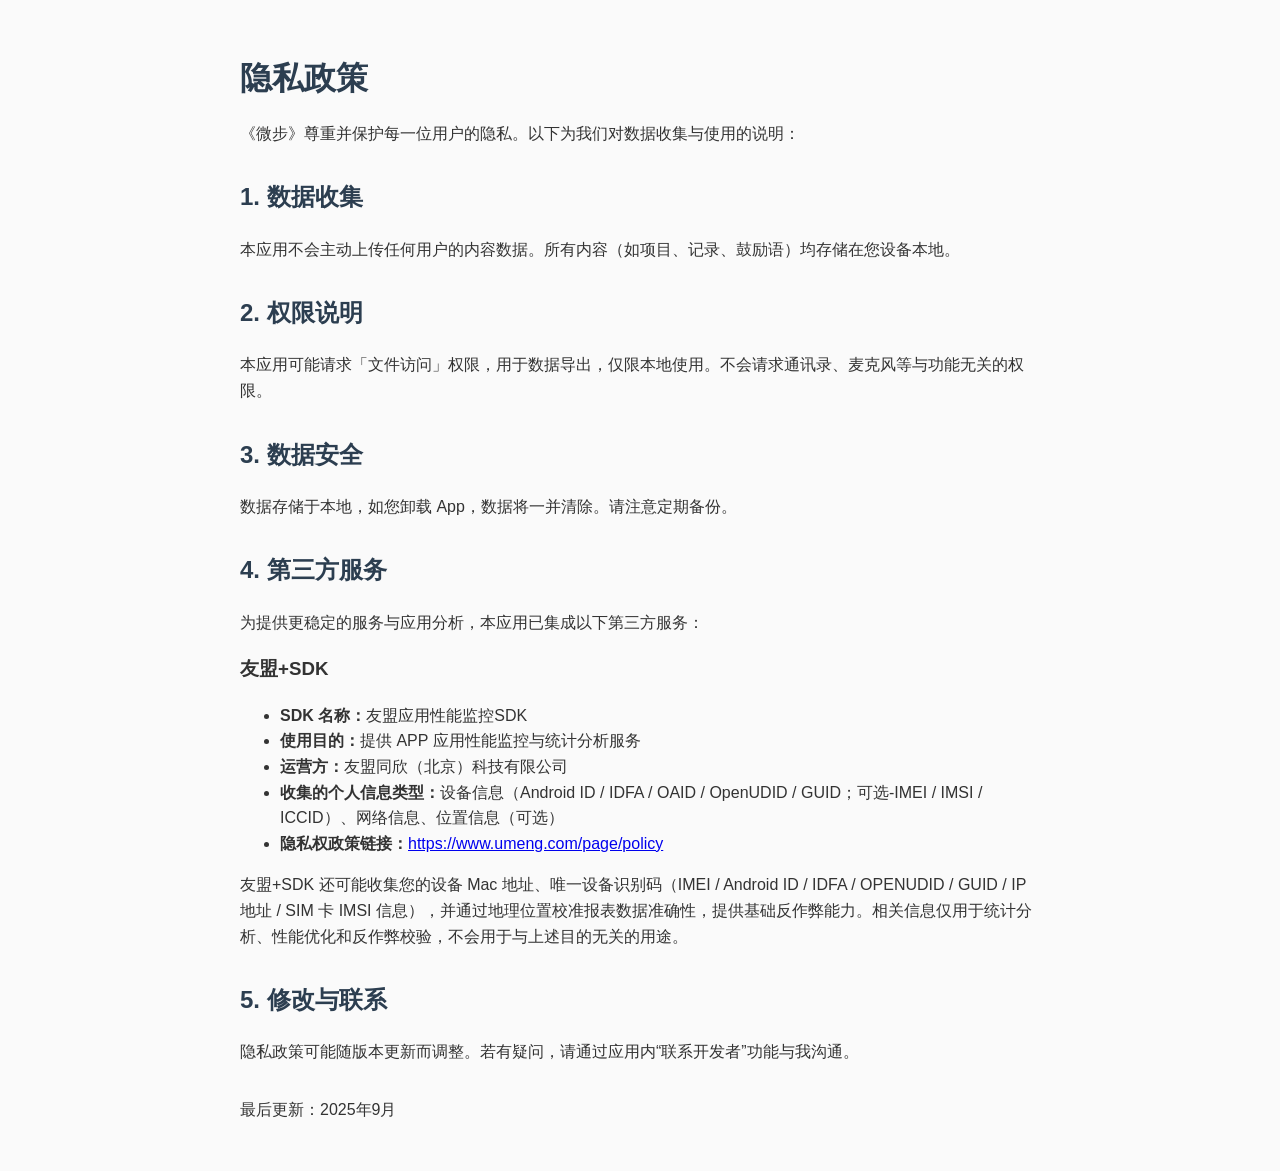
==== privacy.html @ 4db406f7 "隐私政策" ====
<!DOCTYPE html>
<html lang="zh">
<head>
    <meta charset="UTF-8" />
    <meta name="viewport" content="width=device-width, initial-scale=1.0"/>
    <title>隐私政策 - 微步</title>
    <style>
        body { font-family: "Helvetica Neue", sans-serif; padding: 2rem; max-width: 800px; margin: auto; color: #333; line-height: 1.6; background: #fafafa; }
        h1, h2 { color: #2c3e50; }
        h1 { margin-bottom: 1rem; }
        h2 { margin-top: 2rem; }
    </style>
</head>
<body>
<h1>隐私政策</h1>
<p>《微步》尊重并保护每一位用户的隐私。以下为我们对数据收集与使用的说明：</p>

<h2>1. 数据收集</h2>
<p>本应用不会主动上传任何用户的内容数据。所有内容（如项目、记录、鼓励语）均存储在您设备本地。</p>

<h2>2. 权限说明</h2>
<p>本应用可能请求「文件访问」权限，用于数据导出，仅限本地使用。不会请求通讯录、麦克风等与功能无关的权限。</p>

<h2>3. 数据安全</h2>
<p>数据存储于本地，如您卸载 App，数据将一并清除。请注意定期备份。</p>

<h2>4. 第三方服务</h2>
<p>为提供更稳定的服务与应用分析，本应用已集成以下第三方服务：</p>

<h3>友盟+SDK</h3>
<ul>
    <li><strong>SDK 名称：</strong>友盟应用性能监控SDK</li>
    <li><strong>使用目的：</strong>提供 APP 应用性能监控与统计分析服务</li>
    <li><strong>运营方：</strong>友盟同欣（北京）科技有限公司</li>
    <li><strong>收集的个人信息类型：</strong>设备信息（Android ID / IDFA / OAID / OpenUDID / GUID；可选-IMEI / IMSI / ICCID）、网络信息、位置信息（可选）</li>
    <li><strong>隐私权政策链接：</strong><a href="https://www.umeng.com/page/policy" target="_blank">https://www.umeng.com/page/policy</a></li>
</ul>

<p>友盟+SDK 还可能收集您的设备 Mac 地址、唯一设备识别码（IMEI / Android ID / IDFA / OPENUDID / GUID / IP 地址 / SIM 卡 IMSI 信息），并通过地理位置校准报表数据准确性，提供基础反作弊能力。相关信息仅用于统计分析、性能优化和反作弊校验，不会用于与上述目的无关的用途。</p>

<h2>5. 修改与联系</h2>
<p>隐私政策可能随版本更新而调整。若有疑问，请通过应用内“联系开发者”功能与我沟通。</p>

<p style="margin-top: 2rem;">最后更新：2025年9月</p>
</body>
</html>
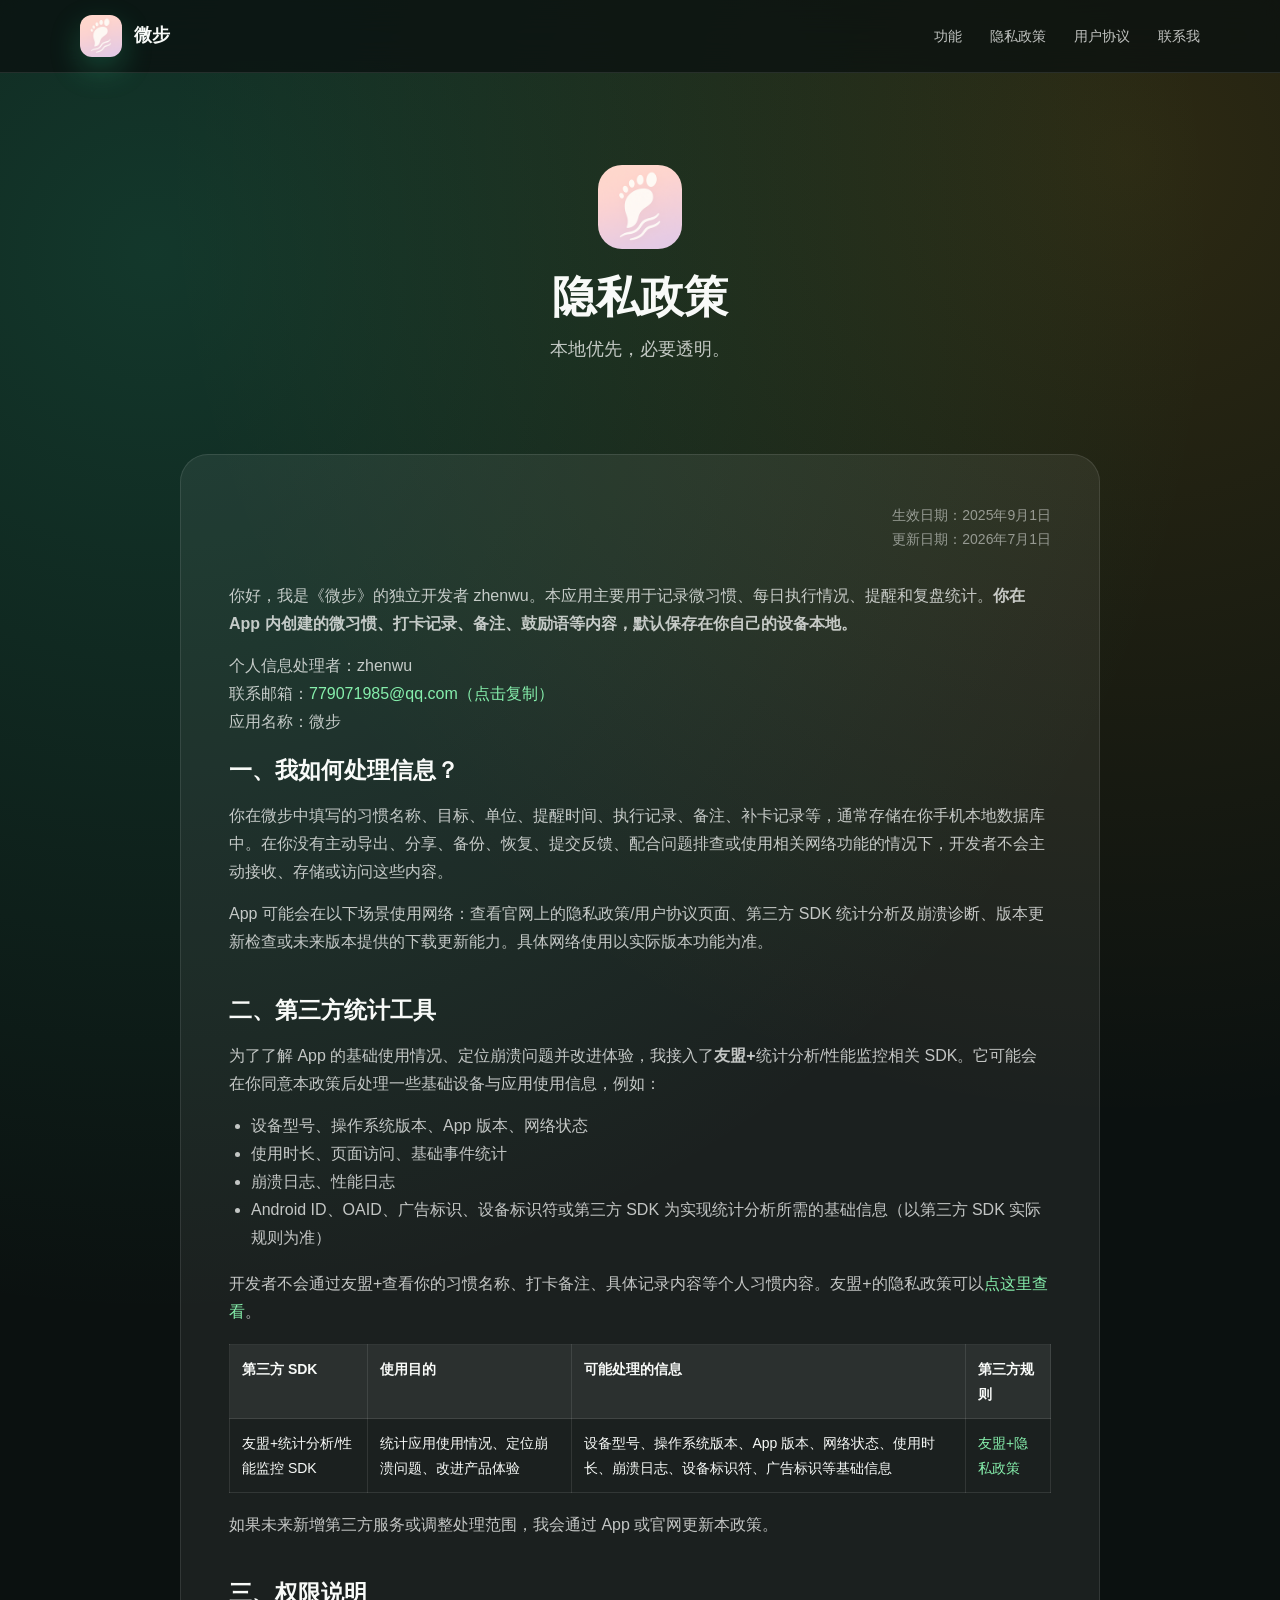
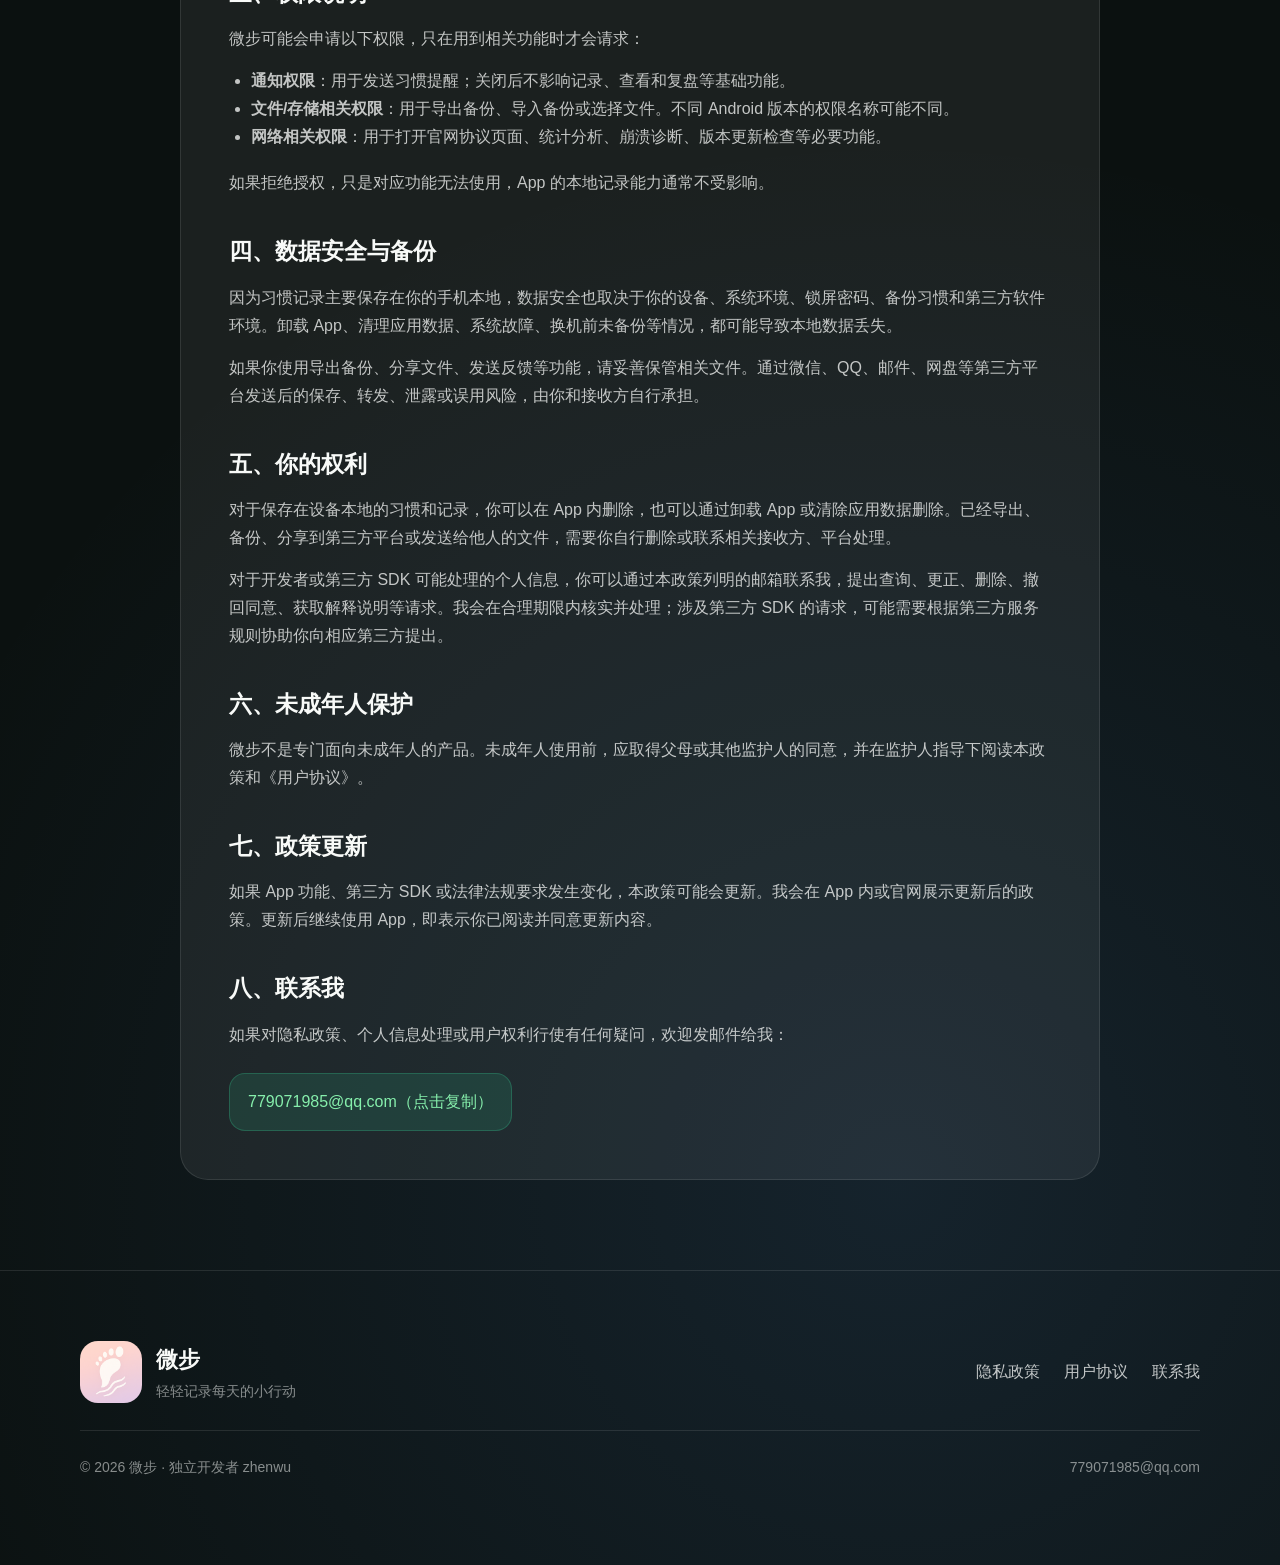
==== commit 37d28946: "重构官网结构：新增site/子目录站点、config版本管理、docs文档；更新协议页面和版本号" ====
--- a/privacy.html
+++ b/privacy.html
@@ -1,46 +1,13 @@
 <!DOCTYPE html>
-<html lang="zh">
+<html lang="zh-CN">
 <head>
-    <meta charset="UTF-8" />
+    <meta charset="UTF-8"/>
     <meta name="viewport" content="width=device-width, initial-scale=1.0"/>
+    <meta http-equiv="refresh" content="0; url=site/privacy.html"/>
     <title>隐私政策 - 微步</title>
-    <style>
-        body { font-family: "Helvetica Neue", sans-serif; padding: 2rem; max-width: 800px; margin: auto; color: #333; line-height: 1.6; background: #fafafa; }
-        h1, h2 { color: #2c3e50; }
-        h1 { margin-bottom: 1rem; }
-        h2 { margin-top: 2rem; }
-    </style>
+    <script>location.replace('site/privacy.html');</script>
 </head>
 <body>
-<h1>隐私政策</h1>
-<p>《微步》尊重并保护每一位用户的隐私。以下为我们对数据收集与使用的说明：</p>
-
-<h2>1. 数据收集</h2>
-<p>本应用不会主动上传任何用户的内容数据。所有内容（如项目、记录、鼓励语）均存储在您设备本地。</p>
-
-<h2>2. 权限说明</h2>
-<p>本应用可能请求「文件访问」权限，用于数据导出，仅限本地使用。不会请求通讯录、麦克风等与功能无关的权限。</p>
-
-<h2>3. 数据安全</h2>
-<p>数据存储于本地，如您卸载 App，数据将一并清除。请注意定期备份。</p>
-
-<h2>4. 第三方服务</h2>
-<p>为提供更稳定的服务与应用分析，本应用已集成以下第三方服务：</p>
-
-<h3>友盟+SDK</h3>
-<ul>
-    <li><strong>SDK 名称：</strong>友盟应用性能监控SDK</li>
-    <li><strong>使用目的：</strong>提供 APP 应用性能监控与统计分析服务</li>
-    <li><strong>运营方：</strong>友盟同欣（北京）科技有限公司</li>
-    <li><strong>收集的个人信息类型：</strong>设备信息（Android ID / IDFA / OAID / OpenUDID / GUID；可选-IMEI / IMSI / ICCID）、网络信息、位置信息（可选）</li>
-    <li><strong>隐私权政策链接：</strong><a href="https://www.umeng.com/page/policy" target="_blank">https://www.umeng.com/page/policy</a></li>
-</ul>
-
-<p>友盟+SDK 还可能收集您的设备 Mac 地址、唯一设备识别码（IMEI / Android ID / IDFA / OPENUDID / GUID / IP 地址 / SIM 卡 IMSI 信息），并通过地理位置校准报表数据准确性，提供基础反作弊能力。相关信息仅用于统计分析、性能优化和反作弊校验，不会用于与上述目的无关的用途。</p>
-
-<h2>5. 修改与联系</h2>
-<p>隐私政策可能随版本更新而调整。若有疑问，请通过应用内“联系开发者”功能与我沟通。</p>
-
-<p style="margin-top: 2rem;">最后更新：2025年9月</p>
+    <p>正在打开<a href="site/privacy.html">隐私政策 - 微步</a>...</p>
 </body>
 </html>
